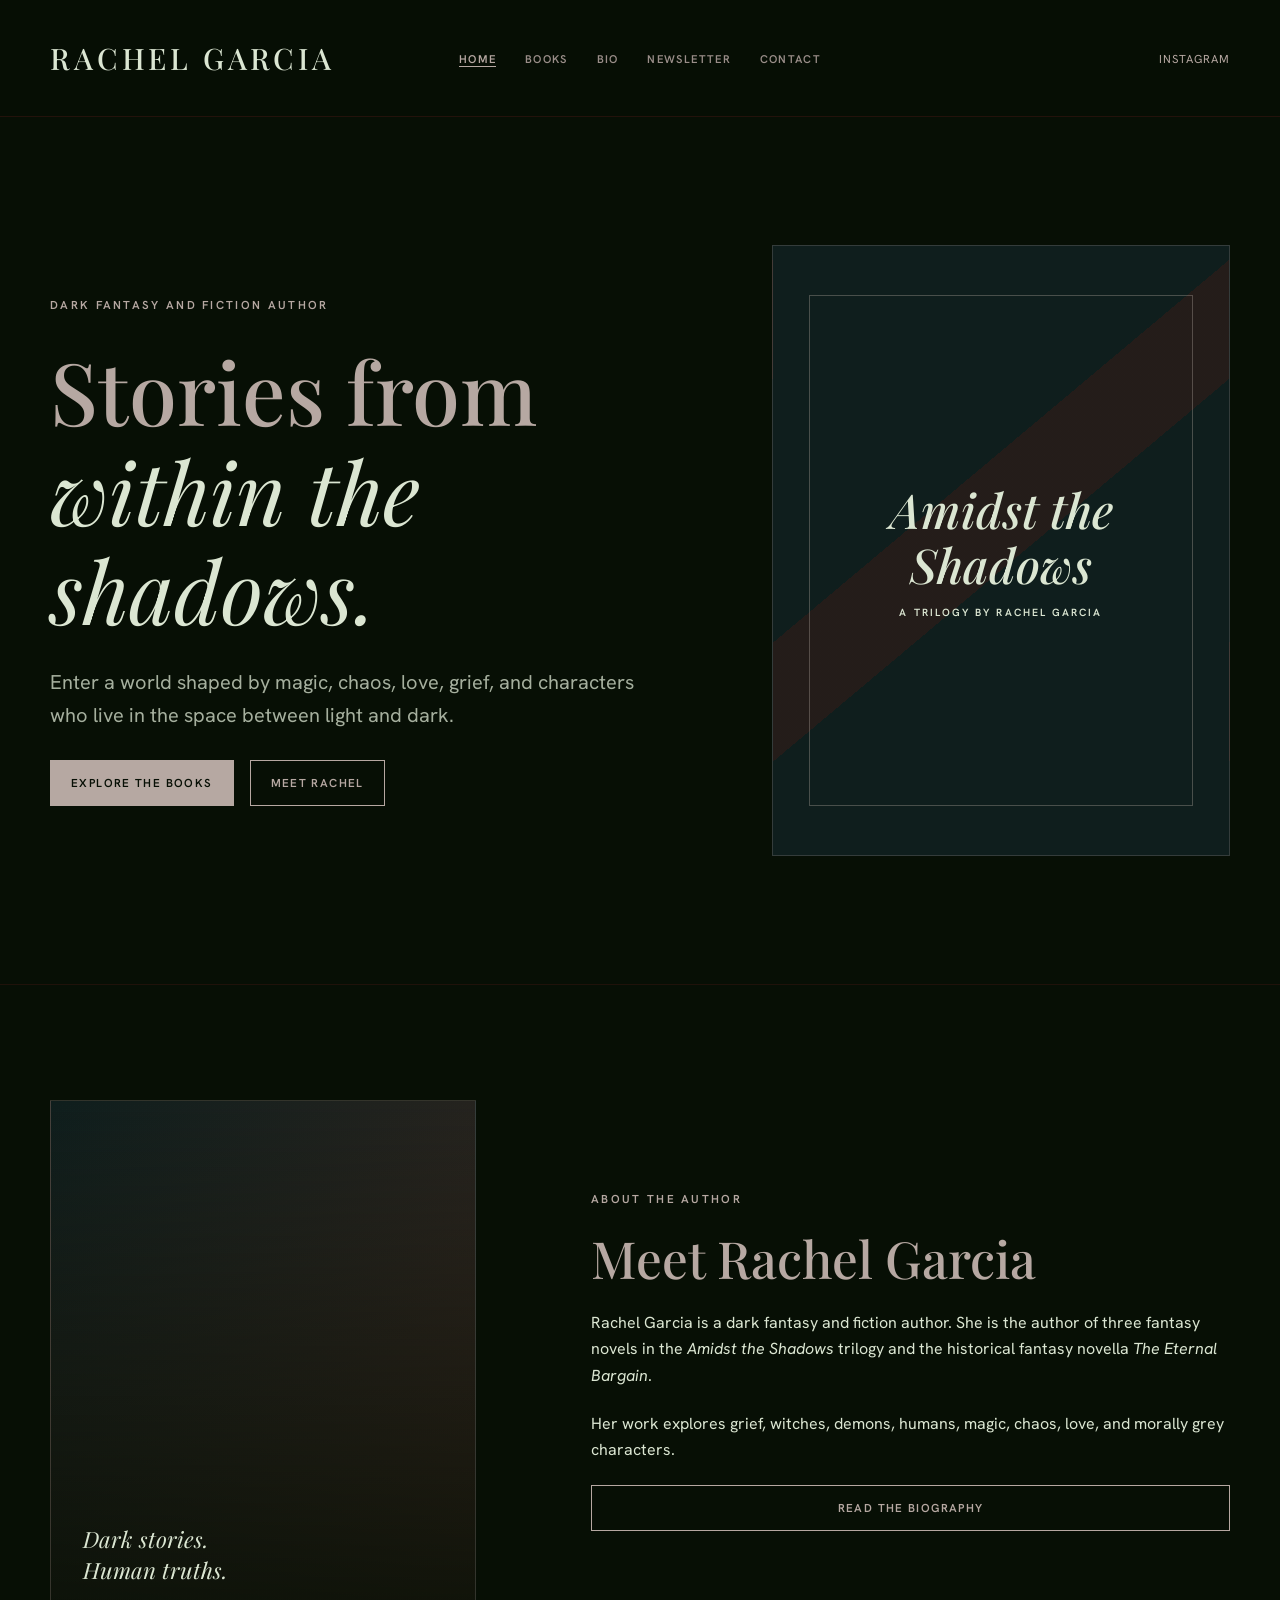
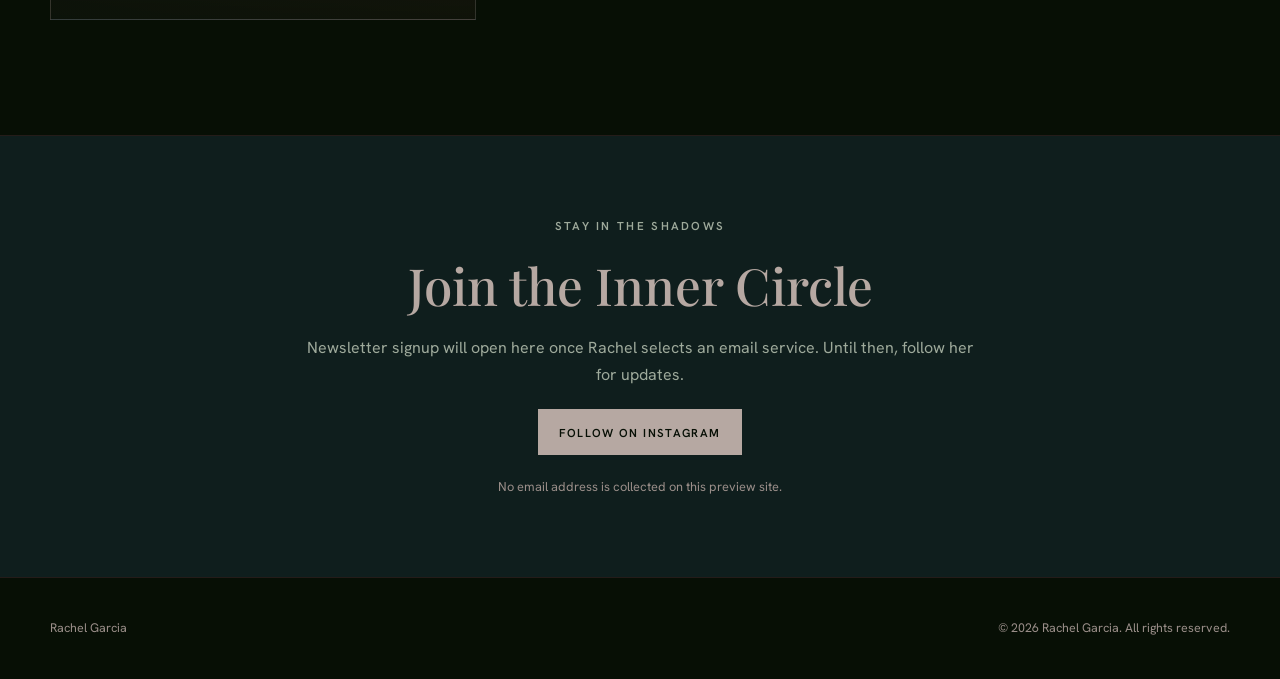
==== stitch_rachel_garcia_author_website/site/index.html @ 8894f836 "Set up Rachel Garcia author website" ====
<!doctype html>
<html lang="en">
<head>
  <meta charset="utf-8">
  <meta name="viewport" content="width=device-width, initial-scale=1">
  <meta name="description" content="Rachel Garcia writes dark fantasy, historical fantasy, and the Amidst the Shadows trilogy.">
  <meta name="theme-color" content="#070f05">
  <meta name="color-scheme" content="dark">
  <meta name="referrer" content="strict-origin-when-cross-origin">
  <meta property="og:type" content="website">
  <meta property="og:url" content="https://rachel-garcia.com/">
  <meta property="og:site_name" content="Rachel Garcia">
  <meta property="og:title" content="Rachel Garcia | Dark Fantasy Author">
  <meta property="og:description" content="Enter a world shaped by magic, chaos, love, grief, and morally grey characters.">
  <meta property="og:image" content="https://rachel-garcia.com/social-card.png">
  <meta property="og:image:type" content="image/png">
  <meta property="og:image:width" content="1200">
  <meta property="og:image:height" content="630">
  <meta property="og:image:alt" content="Rachel Garcia, dark fantasy author">
  <meta name="twitter:card" content="summary_large_image">
  <meta name="twitter:image" content="https://rachel-garcia.com/social-card.png">
  <title>Rachel Garcia | Dark Fantasy Author</title>
  <link rel="canonical" href="https://rachel-garcia.com/">
  <link rel="icon" href="favicon.svg" type="image/svg+xml">
  <link rel="preconnect" href="https://fonts.googleapis.com">
  <link rel="preconnect" href="https://fonts.gstatic.com" crossorigin>
  <link href="https://fonts.googleapis.com/css2?family=Hanken+Grotesk:wght@400;600&amp;family=Playfair+Display:ital,wght@0,400;0,500;1,400&amp;display=swap" rel="stylesheet">
  <script>document.documentElement.classList.add('js')</script>
  <link rel="stylesheet" href="styles.css">
  <script src="site.js" defer></script>
  <script type="application/ld+json">
    {
      "@context": "https://schema.org",
      "@type": "Person",
      "name": "Rachel Garcia",
      "jobTitle": "Author",
      "description": "Dark fantasy and historical fantasy author of the Amidst the Shadows trilogy and The Eternal Bargain.",
      "sameAs": ["https://www.instagram.com/rachel.likes.coffee/"]
    }
  </script>
</head>
<body>
  <a class="skip-link" href="#main">Skip to content</a>
  <header class="site-header"><div class="shell header-inner">
    <a class="brand" href="index.html">Rachel Garcia</a>
    <button class="menu-button" type="button" aria-expanded="false" aria-controls="site-navigation">Menu</button>
    <nav class="site-nav" id="site-navigation" aria-label="Main navigation"><ul class="nav-list">
      <li><a href="index.html" aria-current="page">Home</a></li><li><a href="books.html">Books</a></li><li><a href="bio.html">Bio</a></li><li><a href="#newsletter">Newsletter</a></li><li><a href="contact.html">Contact</a></li>
    </ul></nav>
    <a class="social-link" href="https://instagram.com/rachel.likes.coffee" rel="noopener noreferrer" target="_blank">Instagram</a>
  </div></header>
  <main id="main">
    <section class="shell hero">
      <div class="hero-copy"><p class="eyebrow">Dark Fantasy and Fiction Author</p><h1>Stories from <em>within the shadows.</em></h1><p class="lede">Enter a world shaped by magic, chaos, love, grief, and characters who live in the space between light and dark.</p><div class="actions"><a class="button" href="books.html">Explore the books</a><a class="button secondary" href="bio.html">Meet Rachel</a></div></div>
      <div class="book-art" aria-label="Amidst the Shadows trilogy artwork"><span>Amidst the Shadows<small>A trilogy by Rachel Garcia</small></span></div>
    </section>
    <section class="section"><div class="shell split">
      <div class="portrait"><span>Dark stories.<br>Human truths.</span></div>
      <div class="stack"><p class="eyebrow">About the author</p><h2>Meet Rachel Garcia</h2><p>Rachel Garcia is a dark fantasy and fiction author. She is the author of three fantasy novels in the <em>Amidst the Shadows</em> trilogy and the historical fantasy novella <em>The Eternal Bargain</em>.</p><p>Her work explores grief, witches, demons, humans, magic, chaos, love, and morally grey characters.</p><a class="button secondary" href="bio.html">Read the biography</a></div>
    </div></section>
    <section class="newsletter" id="newsletter"><div class="shell newsletter-inner"><p class="eyebrow">Stay in the shadows</p><h2>Join the Inner Circle</h2><p>Newsletter signup will open here once Rachel selects an email service. Until then, follow her for updates.</p><a class="button" href="https://instagram.com/rachel.likes.coffee" rel="noopener noreferrer" target="_blank">Follow on Instagram</a><small class="newsletter-note">No email address is collected on this preview site.</small></div></section>
  </main>
  <footer class="site-footer"><div class="shell footer-inner"><span>Rachel Garcia</span><span>&copy; <span data-year></span> Rachel Garcia. All rights reserved.</span></div></footer>
</body>
</html>
---- stitch_rachel_garcia_author_website/site/styles.css ----
:root {
  --ink: #070f05;
  --panel: #0f1e1d;
  --paper: #dbe6d2;
  --muted: #b6a8a2;
  --wine: #471914;
  --walnut: #3f2920;
  --line: rgb(182 168 162 / 22%);
  --serif: "Playfair Display", Georgia, serif;
  --sans: "Hanken Grotesk", Arial, sans-serif;
  --max: 1180px;
}

* { box-sizing: border-box; }
html { scroll-behavior: smooth; }
body {
  margin: 0;
  background: var(--ink);
  color: var(--paper);
  font: 400 1rem/1.65 var(--sans);
  -webkit-font-smoothing: antialiased;
}
a { color: inherit; }
img { display: block; max-width: 100%; }
button, input { font: inherit; }
:focus-visible { outline: 2px solid var(--muted); outline-offset: 4px; }
.sr-only { position: absolute; width: 1px; height: 1px; overflow: hidden; clip: rect(0, 0, 0, 0); white-space: nowrap; clip-path: inset(50%); }
.skip-link { position: fixed; left: 1rem; top: -5rem; z-index: 100; background: var(--muted); color: var(--ink); padding: .75rem 1rem; }
.skip-link:focus { top: 1rem; }
.shell { width: min(calc(100% - 2.5rem), var(--max)); margin-inline: auto; }
.eyebrow { color: var(--muted); font-size: .72rem; font-weight: 600; letter-spacing: .2em; text-transform: uppercase; }
h1, h2, h3 { margin: 0; color: var(--muted); font-family: var(--serif); font-weight: 500; line-height: 1.15; }
h1 { font-size: clamp(2.7rem, 7vw, 5.4rem); }
h2 { font-size: clamp(2rem, 4vw, 3.3rem); }
h3 { font-size: 1.65rem; }
p { margin: 0; }
.lede { max-width: 720px; color: rgb(219 230 210 / 75%); font-size: clamp(1.05rem, 2vw, 1.25rem); }
.button { display: inline-flex; min-height: 46px; align-items: center; justify-content: center; border: 1px solid var(--muted); padding: .7rem 1.25rem; color: var(--ink); background: var(--muted); font-size: .72rem; font-weight: 600; letter-spacing: .12em; text-decoration: none; text-transform: uppercase; transition: .2s ease; }
.button:hover { border-color: var(--wine); color: var(--paper); background: var(--wine); }
.button.secondary { color: var(--muted); background: transparent; }
.button.secondary:hover { color: var(--paper); background: var(--wine); }

.site-header { position: sticky; z-index: 20; top: 0; border-bottom: 1px solid rgb(71 25 20 / 45%); background: rgb(7 15 5 / 92%); backdrop-filter: blur(14px); }
.header-inner { min-height: 116px; display: grid; grid-template-columns: 1fr auto 1fr; align-items: center; gap: 2rem; }
.brand { font: 500 clamp(1.25rem, 2.5vw, 1.85rem)/1 var(--serif); letter-spacing: .13em; text-decoration: none; text-transform: uppercase; }
.nav-list { display: flex; gap: 1.8rem; margin: 0; padding: 0; list-style: none; }
.nav-list a { border-bottom: 1px solid transparent; color: #9a8e89; font-size: .7rem; font-weight: 600; letter-spacing: .12em; text-decoration: none; text-transform: uppercase; }
.nav-list a:hover, .nav-list a[aria-current="page"] { border-color: var(--muted); color: var(--muted); }
.social-link { justify-self: end; color: var(--muted); font-size: .72rem; letter-spacing: .08em; text-decoration: none; text-transform: uppercase; }
.menu-button { display: none; min-width: 48px; min-height: 44px; justify-self: end; border: 1px solid var(--line); color: var(--muted); background: transparent; padding: .55rem .7rem; cursor: pointer; }

.hero { min-height: 680px; display: grid; grid-template-columns: 1.15fr .85fr; align-items: center; gap: clamp(3rem, 8vw, 8rem); padding-block: clamp(5rem, 10vw, 9rem); }
.hero-copy { display: grid; gap: 1.7rem; }
.hero h1 em { display: block; color: var(--paper); font-weight: 400; }
.actions { display: flex; flex-wrap: wrap; gap: 1rem; }
.book-art { position: relative; aspect-ratio: 3 / 4; display: grid; place-items: center; overflow: hidden; border: 1px solid var(--line); background: linear-gradient(140deg, transparent 0 40%, rgb(71 25 20 / 38%) 40% 52%, transparent 52%), var(--panel); }
.book-art::before { content: ""; position: absolute; inset: 8%; border: 1px solid rgb(182 168 162 / 35%); }
.book-art span { z-index: 1; max-width: 70%; font: italic 500 clamp(1.6rem, 4vw, 3rem)/1.15 var(--serif); text-align: center; }
.book-art small { display: block; margin-top: 1rem; font: 600 .65rem/1 var(--sans); letter-spacing: .2em; text-transform: uppercase; }

.section { padding-block: clamp(4.5rem, 9vw, 8rem); border-top: 1px solid rgb(71 25 20 / 38%); }
.split { display: grid; grid-template-columns: .8fr 1.2fr; align-items: center; gap: clamp(3rem, 9vw, 8rem); }
.portrait { min-height: 520px; display: grid; place-items: end start; border: 1px solid var(--line); padding: 2rem; background: linear-gradient(180deg, transparent, rgb(7 15 5 / 85%)), linear-gradient(135deg, var(--panel), var(--walnut)); }
.portrait span { font: italic 1.4rem/1.4 var(--serif); }
.stack { display: grid; gap: 1.35rem; }
.quote { border-left: 2px solid var(--wine); padding-left: 1.4rem; font: italic 1.35rem/1.55 var(--serif); }

.page-heading { display: grid; gap: 1.2rem; padding-block: clamp(4rem, 9vw, 7rem); }
.book-grid { display: grid; grid-template-columns: repeat(2, 1fr); gap: 1.5rem; padding-bottom: 7rem; }
.book-card { min-height: 360px; display: grid; grid-template-columns: 200px 1fr; align-items: center; gap: 2rem; border: 1px solid var(--line); background: var(--panel); padding: 1.5rem; }
.book-card .cover { aspect-ratio: 2 / 3; display: grid; place-items: center; border: 1px solid var(--line); padding: 1rem; background: linear-gradient(155deg, var(--walnut), var(--ink)); font: 500 1.25rem/1.2 var(--serif); text-align: center; }
.book-card.featured { grid-column: span 2; }
.book-card.coming { background: rgb(63 41 32 / 22%); }
.meta { color: #9a8e89; font-size: .68rem; letter-spacing: .13em; text-transform: uppercase; }

.bio-grid { display: grid; grid-template-columns: 1fr 1.15fr; gap: clamp(3rem, 8vw, 7rem); padding-block: clamp(4rem, 9vw, 8rem); }
.bio-copy { display: grid; align-content: center; gap: 1.4rem; }
.bio-detail { max-width: 780px; margin: 0 auto; padding-bottom: 7rem; }
.bio-detail > * + * { margin-top: 1.4rem; }
.notice { border: 1px solid var(--line); background: rgb(15 30 29 / 55%); padding: 1.6rem; }

.contact-layout { display: grid; grid-template-columns: 1fr 1fr; gap: clamp(3rem, 8vw, 7rem); padding-bottom: 8rem; }
.contact-card { display: grid; gap: 1.2rem; border: 1px solid var(--line); background: var(--panel); padding: clamp(1.5rem, 4vw, 3rem); }
.contact-list { display: grid; gap: 1rem; margin: 0; padding: 0; list-style: none; }
.contact-list a { color: var(--muted); text-underline-offset: .3rem; }

.newsletter { border-block: 1px solid rgb(71 25 20 / 38%); background: var(--panel); text-align: center; }
.newsletter-inner { max-width: 680px; display: grid; gap: 1.3rem; justify-items: center; padding-block: 5rem; }
.newsletter p { color: rgb(219 230 210 / 70%); }
.newsletter-note { color: #9a8e89; font-size: .8rem; }
.site-footer { padding-block: 2.5rem; }
.footer-inner { display: flex; justify-content: space-between; gap: 2rem; color: #9a8e89; font-size: .78rem; }

@media (max-width: 820px) {
  .header-inner { min-height: 82px; grid-template-columns: 1fr auto; }
  .js .menu-button { display: block; }
  .social-link { display: none; }
  .site-nav { grid-column: 1 / -1; padding-bottom: 1.5rem; }
  .js .site-nav { display: none; }
  .js .site-nav.open { display: block; }
  .nav-list { flex-direction: column; gap: 1rem; }
  .nav-list a { display: inline-flex; min-height: 44px; align-items: center; }
  .hero, .split, .bio-grid, .contact-layout { grid-template-columns: 1fr; }
  .hero { padding-top: 4rem; }
  .hero .book-art { width: min(100%, 430px); justify-self: center; }
  .split .portrait { min-height: 380px; }
  .book-grid { grid-template-columns: 1fr; }
  .book-card, .book-card.featured { grid-column: auto; grid-template-columns: 130px 1fr; }
}

@media (max-width: 520px) {
  .shell { width: min(calc(100% - 2rem), var(--max)); }
  .book-card { grid-template-columns: 1fr; }
  .book-card .cover { width: 150px; }
  .footer-inner { flex-direction: column; }
}

@media (prefers-reduced-motion: reduce) {
  html { scroll-behavior: auto; }
  *, *::before, *::after { transition-duration: .01ms !important; }
}
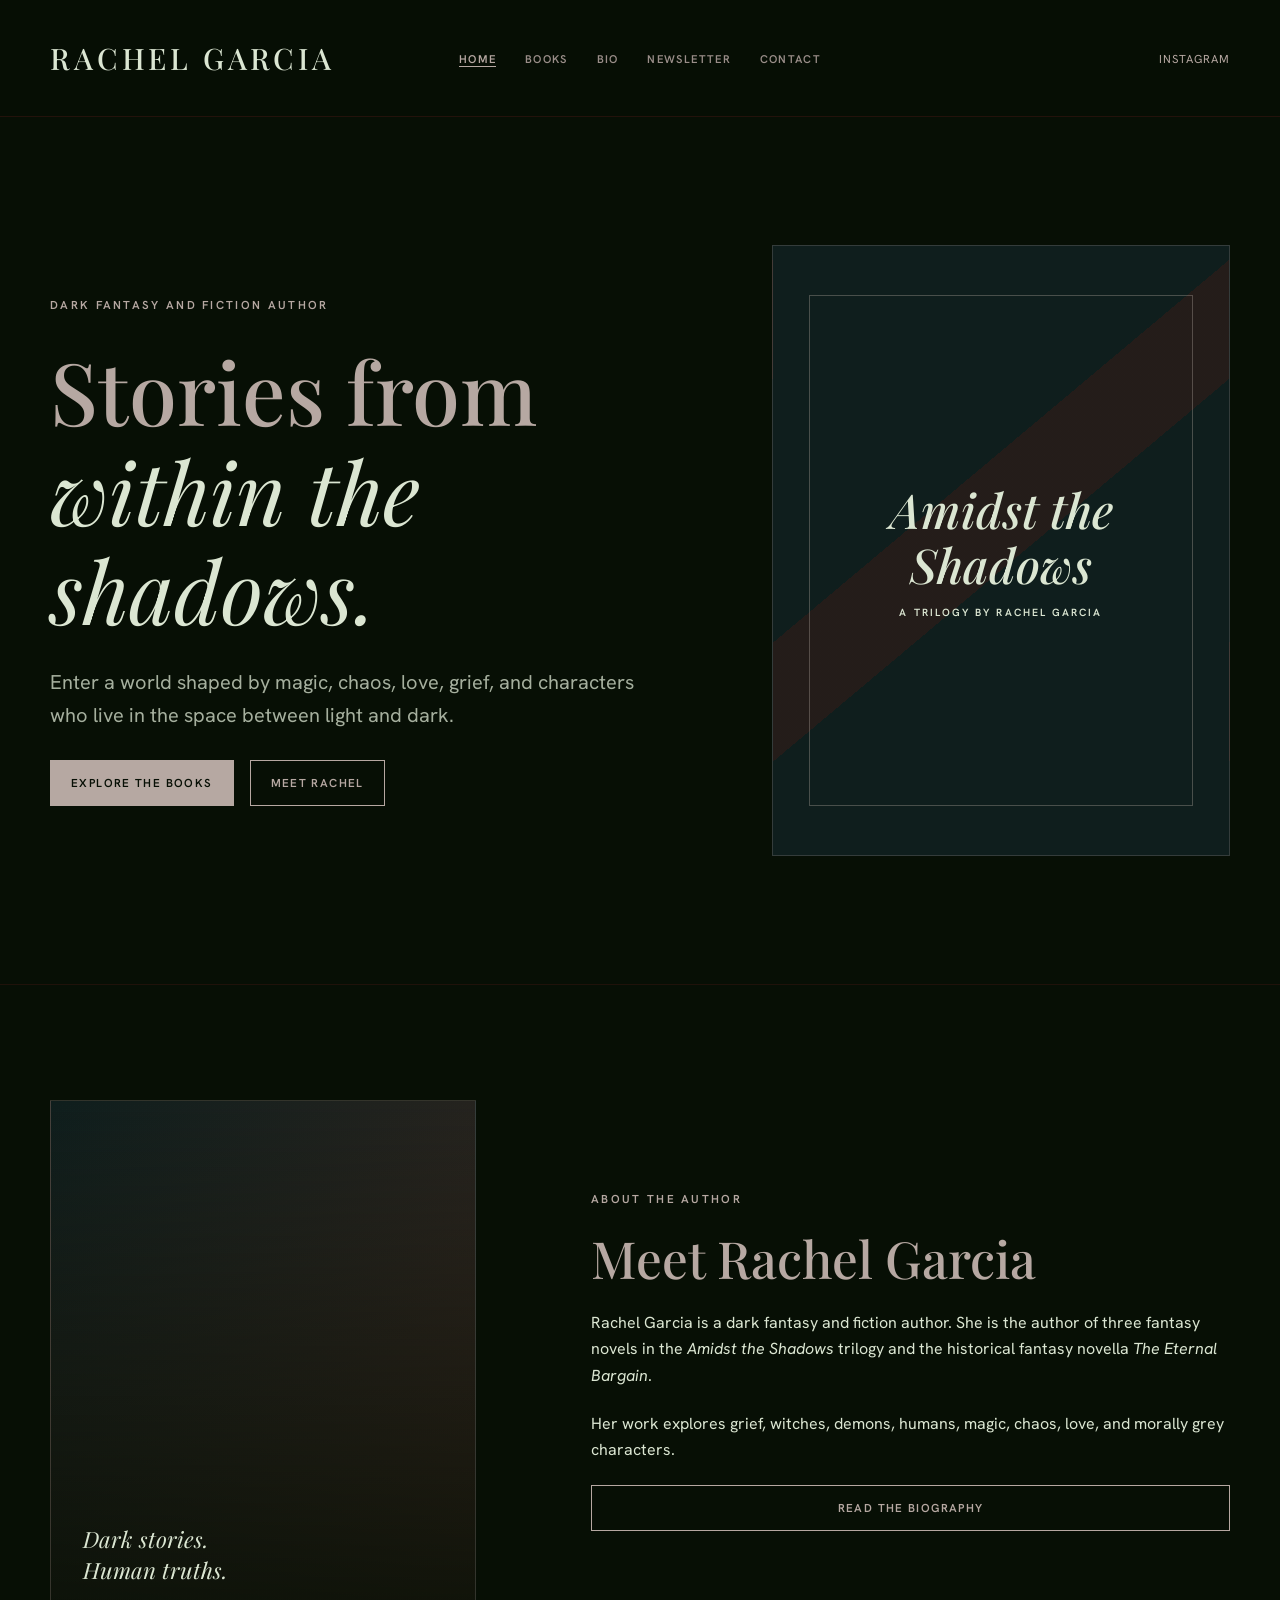
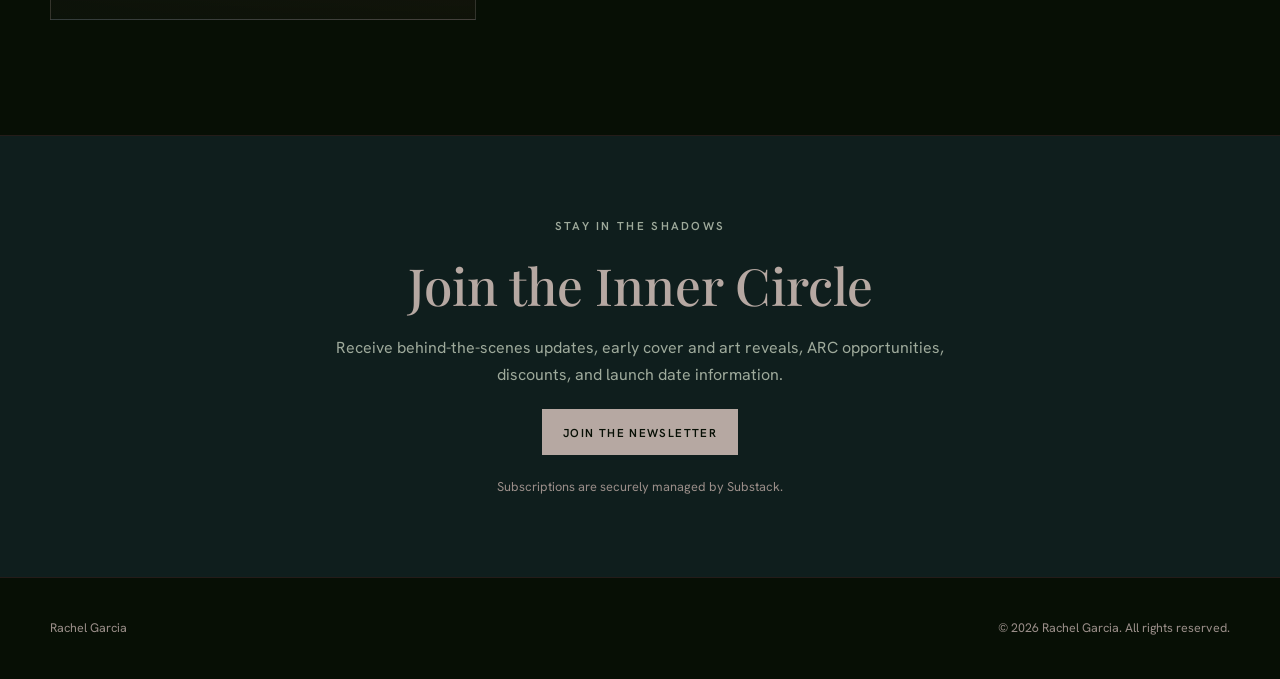
==== commit 41b281d2: "Add Substack newsletter signup page" ====
--- a/stitch_rachel_garcia_author_website/site/index.html
+++ b/stitch_rachel_garcia_author_website/site/index.html
@@ -45,7 +45,7 @@
     <a class="brand" href="index.html">Rachel Garcia</a>
     <button class="menu-button" type="button" aria-expanded="false" aria-controls="site-navigation">Menu</button>
     <nav class="site-nav" id="site-navigation" aria-label="Main navigation"><ul class="nav-list">
-      <li><a href="index.html" aria-current="page">Home</a></li><li><a href="books.html">Books</a></li><li><a href="bio.html">Bio</a></li><li><a href="#newsletter">Newsletter</a></li><li><a href="contact.html">Contact</a></li>
+      <li><a href="index.html" aria-current="page">Home</a></li><li><a href="books.html">Books</a></li><li><a href="bio.html">Bio</a></li><li><a href="newsletter.html">Newsletter</a></li><li><a href="contact.html">Contact</a></li>
     </ul></nav>
     <a class="social-link" href="https://instagram.com/rachel.likes.coffee" rel="noopener noreferrer" target="_blank">Instagram</a>
   </div></header>
@@ -58,7 +58,7 @@
       <div class="portrait"><span>Dark stories.<br>Human truths.</span></div>
       <div class="stack"><p class="eyebrow">About the author</p><h2>Meet Rachel Garcia</h2><p>Rachel Garcia is a dark fantasy and fiction author. She is the author of three fantasy novels in the <em>Amidst the Shadows</em> trilogy and the historical fantasy novella <em>The Eternal Bargain</em>.</p><p>Her work explores grief, witches, demons, humans, magic, chaos, love, and morally grey characters.</p><a class="button secondary" href="bio.html">Read the biography</a></div>
     </div></section>
-    <section class="newsletter" id="newsletter"><div class="shell newsletter-inner"><p class="eyebrow">Stay in the shadows</p><h2>Join the Inner Circle</h2><p>Newsletter signup will open here once Rachel selects an email service. Until then, follow her for updates.</p><a class="button" href="https://instagram.com/rachel.likes.coffee" rel="noopener noreferrer" target="_blank">Follow on Instagram</a><small class="newsletter-note">No email address is collected on this preview site.</small></div></section>
+    <section class="newsletter" id="newsletter"><div class="shell newsletter-inner"><p class="eyebrow">Stay in the shadows</p><h2>Join the Inner Circle</h2><p>Receive behind-the-scenes updates, early cover and art reveals, ARC opportunities, discounts, and launch date information.</p><a class="button" href="newsletter.html">Join the newsletter</a><small class="newsletter-note">Subscriptions are securely managed by Substack.</small></div></section>
   </main>
   <footer class="site-footer"><div class="shell footer-inner"><span>Rachel Garcia</span><span>&copy; <span data-year></span> Rachel Garcia. All rights reserved.</span></div></footer>
 </body>
--- a/stitch_rachel_garcia_author_website/site/styles.css
+++ b/stitch_rachel_garcia_author_website/site/styles.css
@@ -88,6 +88,12 @@
 .newsletter-inner { max-width: 680px; display: grid; gap: 1.3rem; justify-items: center; padding-block: 5rem; }
 .newsletter p { color: rgb(219 230 210 / 70%); }
 .newsletter-note { color: #9a8e89; font-size: .8rem; }
+.newsletter-page { min-height: calc(100vh - 220px); display: grid; grid-template-columns: .9fr 1.1fr; align-items: center; gap: clamp(3rem, 8vw, 7rem); padding-block: clamp(4rem, 9vw, 8rem); }
+.newsletter-copy { display: grid; gap: 1.4rem; }
+.newsletter-card { border: 1px solid var(--line); background: var(--panel); padding: clamp(1rem, 3vw, 2rem); }
+.substack-frame { display: block; width: 100%; height: 320px; border: 0; background: #fff; }
+.newsletter-privacy { margin-top: 1rem; color: #9a8e89; font-size: .8rem; text-align: center; }
+.newsletter-privacy a { text-underline-offset: .25rem; }
 .site-footer { padding-block: 2.5rem; }
 .footer-inner { display: flex; justify-content: space-between; gap: 2rem; color: #9a8e89; font-size: .78rem; }
 
@@ -100,7 +106,7 @@
   .js .site-nav.open { display: block; }
   .nav-list { flex-direction: column; gap: 1rem; }
   .nav-list a { display: inline-flex; min-height: 44px; align-items: center; }
-  .hero, .split, .bio-grid, .contact-layout { grid-template-columns: 1fr; }
+  .hero, .split, .bio-grid, .contact-layout, .newsletter-page { grid-template-columns: 1fr; }
   .hero { padding-top: 4rem; }
   .hero .book-art { width: min(100%, 430px); justify-self: center; }
   .split .portrait { min-height: 380px; }
